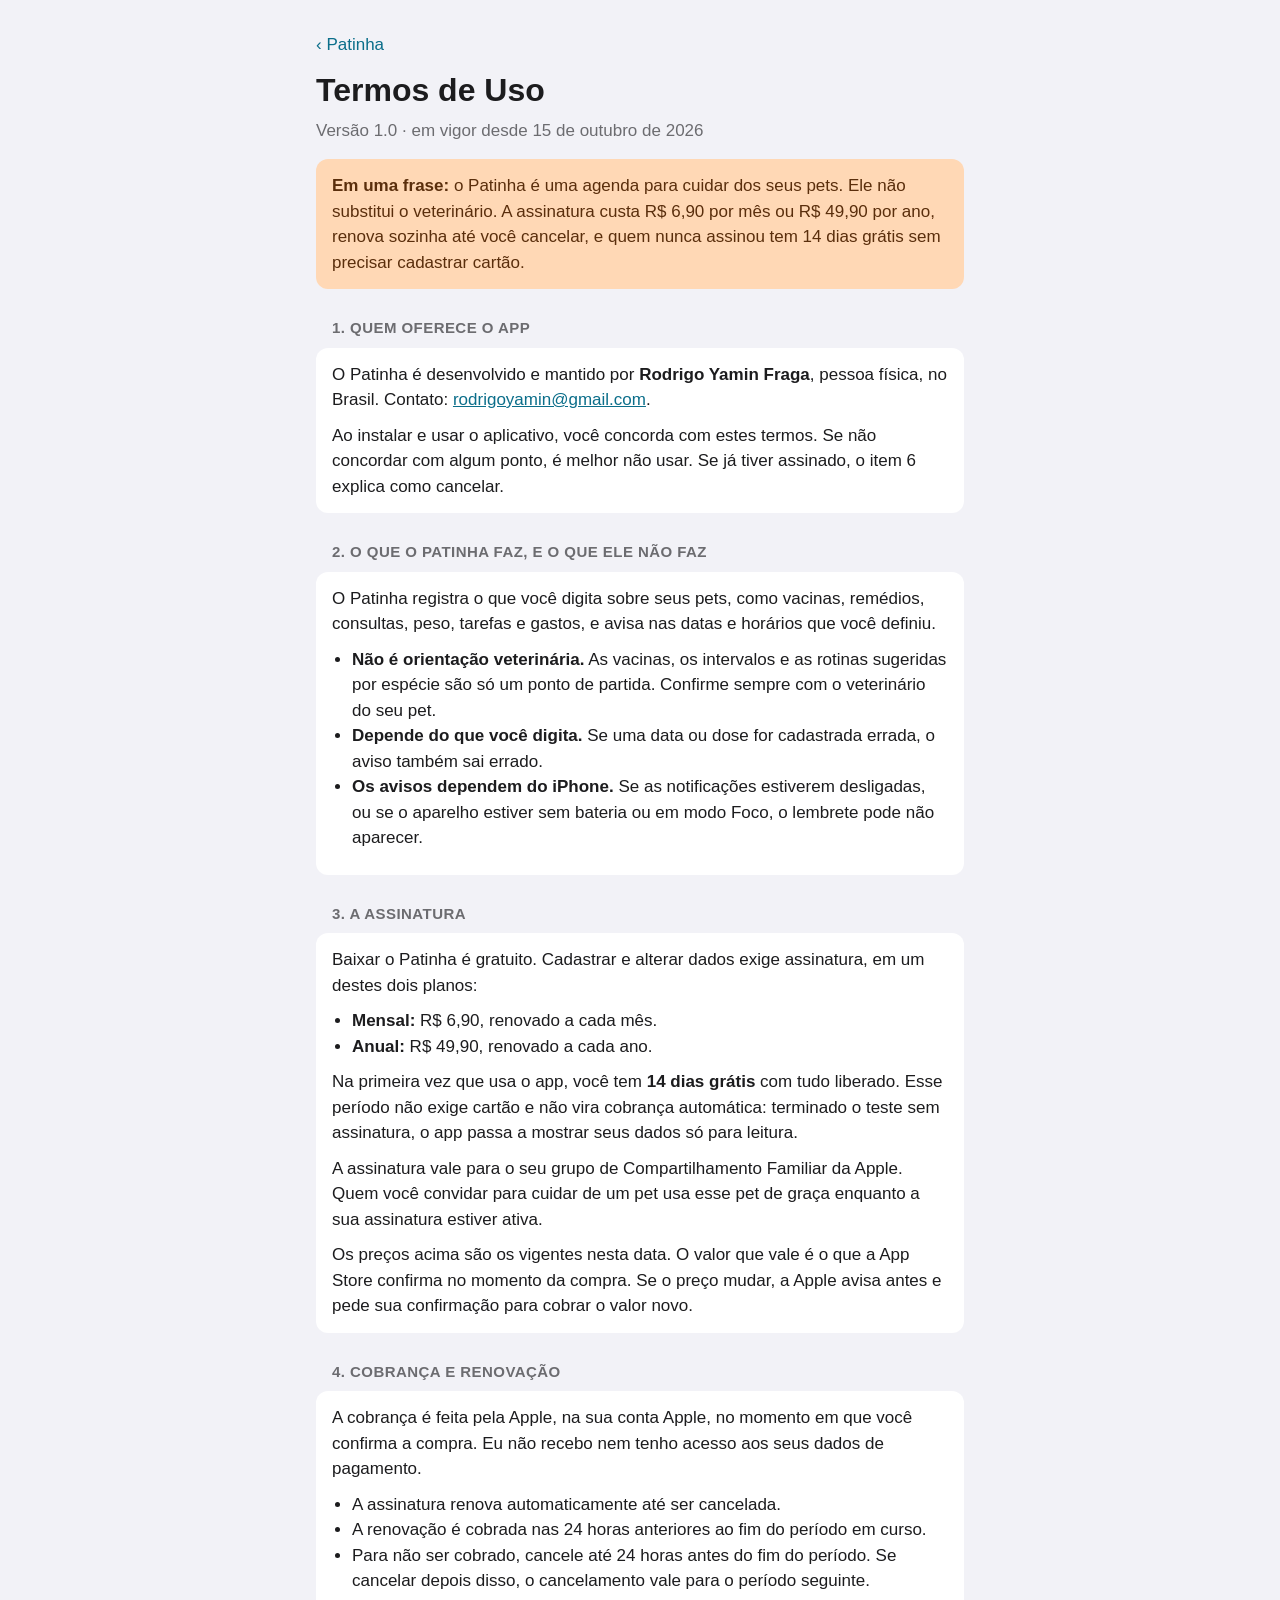
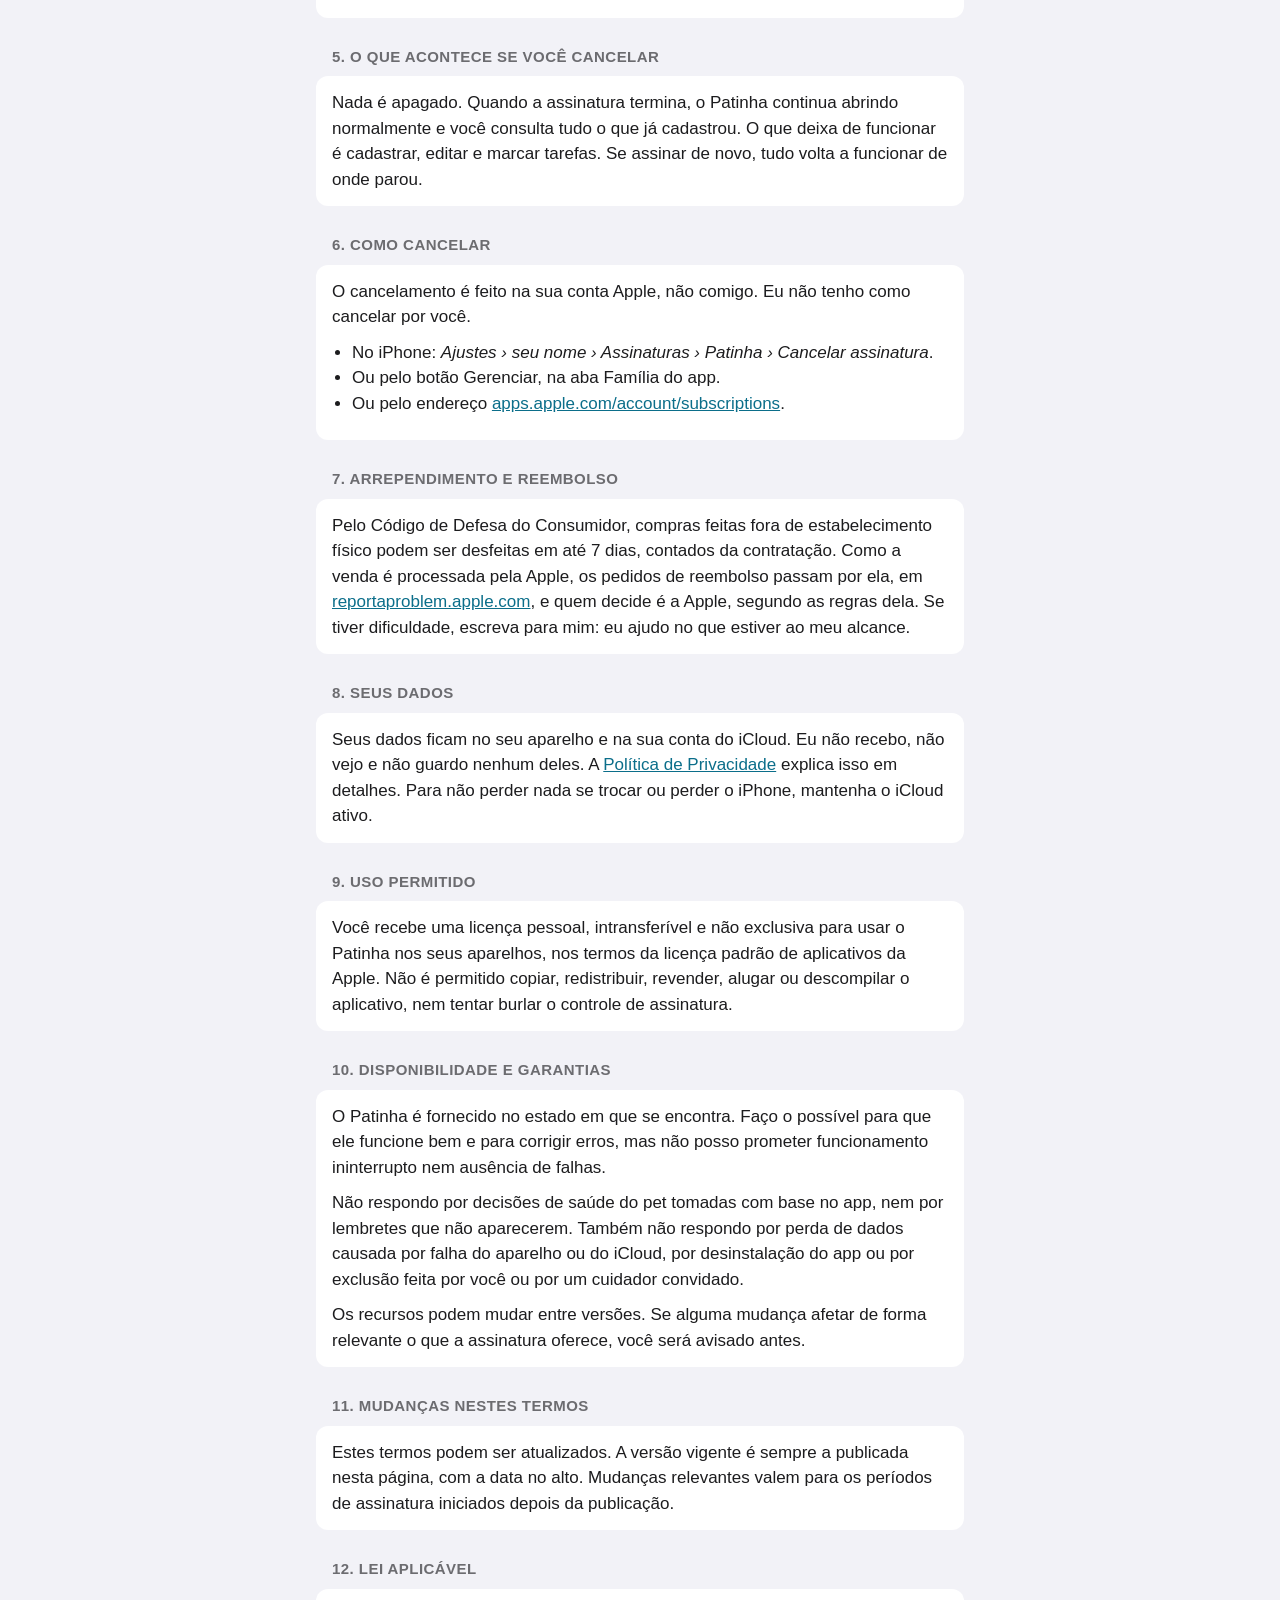
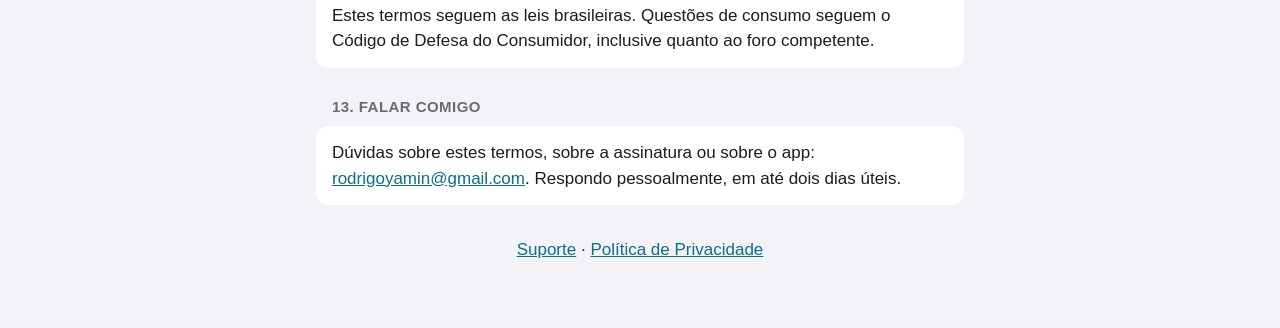
==== termos.html @ c1734be1 "Add files via upload" ====
<!doctype html>
<html lang="pt-BR">
<head>
<meta charset="utf-8">
<meta name="viewport" content="width=device-width,initial-scale=1">
<title>Termos de Uso · Patinha</title>
<link rel="stylesheet" href="estilo.css">
</head>
<body>
<main>
<a class="voltar" href="index.html">‹ Patinha</a>
<h1>Termos de Uso</h1>
<p class="data">Versão 1.0 · em vigor desde 15 de outubro de 2026</p>

<div class="cartao destaque">
<p><strong>Em uma frase:</strong> o Patinha é uma agenda para cuidar dos seus pets. Ele não substitui o veterinário. A assinatura custa R$ 6,90 por mês ou R$ 49,90 por ano, renova sozinha até você cancelar, e quem nunca assinou tem 14 dias grátis sem precisar cadastrar cartão.</p>
</div>

<h2>1. Quem oferece o app</h2>
<div class="cartao">
<p>O Patinha é desenvolvido e mantido por <strong>Rodrigo Yamin Fraga</strong>, pessoa física, no Brasil. Contato: <a href="mailto:rodrigoyamin@gmail.com">rodrigoyamin@gmail.com</a>.</p>
<p>Ao instalar e usar o aplicativo, você concorda com estes termos. Se não concordar com algum ponto, é melhor não usar. Se já tiver assinado, o item 6 explica como cancelar.</p>
</div>

<h2>2. O que o Patinha faz, e o que ele não faz</h2>
<div class="cartao">
<p>O Patinha registra o que você digita sobre seus pets, como vacinas, remédios, consultas, peso, tarefas e gastos, e avisa nas datas e horários que você definiu.</p>
<ul>
<li><strong>Não é orientação veterinária.</strong> As vacinas, os intervalos e as rotinas sugeridas por espécie são só um ponto de partida. Confirme sempre com o veterinário do seu pet.</li>
<li><strong>Depende do que você digita.</strong> Se uma data ou dose for cadastrada errada, o aviso também sai errado.</li>
<li><strong>Os avisos dependem do iPhone.</strong> Se as notificações estiverem desligadas, ou se o aparelho estiver sem bateria ou em modo Foco, o lembrete pode não aparecer.</li>
</ul>
</div>

<h2>3. A assinatura</h2>
<div class="cartao">
<p>Baixar o Patinha é gratuito. Cadastrar e alterar dados exige assinatura, em um destes dois planos:</p>
<ul>
<li><strong>Mensal:</strong> R$ 6,90, renovado a cada mês.</li>
<li><strong>Anual:</strong> R$ 49,90, renovado a cada ano.</li>
</ul>
<p>Na primeira vez que usa o app, você tem <strong>14 dias grátis</strong> com tudo liberado. Esse período não exige cartão e não vira cobrança automática: terminado o teste sem assinatura, o app passa a mostrar seus dados só para leitura.</p>
<p>A assinatura vale para o seu grupo de Compartilhamento Familiar da Apple. Quem você convidar para cuidar de um pet usa esse pet de graça enquanto a sua assinatura estiver ativa.</p>
<p>Os preços acima são os vigentes nesta data. O valor que vale é o que a App Store confirma no momento da compra. Se o preço mudar, a Apple avisa antes e pede sua confirmação para cobrar o valor novo.</p>
</div>

<h2>4. Cobrança e renovação</h2>
<div class="cartao">
<p>A cobrança é feita pela Apple, na sua conta Apple, no momento em que você confirma a compra. Eu não recebo nem tenho acesso aos seus dados de pagamento.</p>
<ul>
<li>A assinatura renova automaticamente até ser cancelada.</li>
<li>A renovação é cobrada nas 24 horas anteriores ao fim do período em curso.</li>
<li>Para não ser cobrado, cancele até 24 horas antes do fim do período. Se cancelar depois disso, o cancelamento vale para o período seguinte.</li>
</ul>
</div>

<h2>5. O que acontece se você cancelar</h2>
<div class="cartao">
<p>Nada é apagado. Quando a assinatura termina, o Patinha continua abrindo normalmente e você consulta tudo o que já cadastrou. O que deixa de funcionar é cadastrar, editar e marcar tarefas. Se assinar de novo, tudo volta a funcionar de onde parou.</p>
</div>

<h2>6. Como cancelar</h2>
<div class="cartao">
<p>O cancelamento é feito na sua conta Apple, não comigo. Eu não tenho como cancelar por você.</p>
<ul>
<li>No iPhone: <em>Ajustes › seu nome › Assinaturas › Patinha › Cancelar assinatura</em>.</li>
<li>Ou pelo botão Gerenciar, na aba Família do app.</li>
<li>Ou pelo endereço <a href="https://apps.apple.com/account/subscriptions">apps.apple.com/account/subscriptions</a>.</li>
</ul>
</div>

<h2>7. Arrependimento e reembolso</h2>
<div class="cartao">
<p>Pelo Código de Defesa do Consumidor, compras feitas fora de estabelecimento físico podem ser desfeitas em até 7 dias, contados da contratação. Como a venda é processada pela Apple, os pedidos de reembolso passam por ela, em <a href="https://reportaproblem.apple.com">reportaproblem.apple.com</a>, e quem decide é a Apple, segundo as regras dela. Se tiver dificuldade, escreva para mim: eu ajudo no que estiver ao meu alcance.</p>
</div>

<h2>8. Seus dados</h2>
<div class="cartao">
<p>Seus dados ficam no seu aparelho e na sua conta do iCloud. Eu não recebo, não vejo e não guardo nenhum deles. A <a href="privacidade.html">Política de Privacidade</a> explica isso em detalhes. Para não perder nada se trocar ou perder o iPhone, mantenha o iCloud ativo.</p>
</div>

<h2>9. Uso permitido</h2>
<div class="cartao">
<p>Você recebe uma licença pessoal, intransferível e não exclusiva para usar o Patinha nos seus aparelhos, nos termos da licença padrão de aplicativos da Apple. Não é permitido copiar, redistribuir, revender, alugar ou descompilar o aplicativo, nem tentar burlar o controle de assinatura.</p>
</div>

<h2>10. Disponibilidade e garantias</h2>
<div class="cartao">
<p>O Patinha é fornecido no estado em que se encontra. Faço o possível para que ele funcione bem e para corrigir erros, mas não posso prometer funcionamento ininterrupto nem ausência de falhas.</p>
<p>Não respondo por decisões de saúde do pet tomadas com base no app, nem por lembretes que não aparecerem. Também não respondo por perda de dados causada por falha do aparelho ou do iCloud, por desinstalação do app ou por exclusão feita por você ou por um cuidador convidado.</p>
<p>Os recursos podem mudar entre versões. Se alguma mudança afetar de forma relevante o que a assinatura oferece, você será avisado antes.</p>
</div>

<h2>11. Mudanças nestes termos</h2>
<div class="cartao">
<p>Estes termos podem ser atualizados. A versão vigente é sempre a publicada nesta página, com a data no alto. Mudanças relevantes valem para os períodos de assinatura iniciados depois da publicação.</p>
</div>

<h2>12. Lei aplicável</h2>
<div class="cartao">
<p>Estes termos seguem as leis brasileiras. Questões de consumo seguem o Código de Defesa do Consumidor, inclusive quanto ao foro competente.</p>
</div>

<h2>13. Falar comigo</h2>
<div class="cartao">
<p>Dúvidas sobre estes termos, sobre a assinatura ou sobre o app: <a href="mailto:rodrigoyamin@gmail.com">rodrigoyamin@gmail.com</a>. Respondo pessoalmente, em até dois dias úteis.</p>
</div>

<p class="rodape"><a href="index.html">Suporte</a> · <a href="privacidade.html">Política de Privacidade</a></p>
</main>
</body>
</html>
---- estilo.css ----
:root{--bg:#F2F2F7;--card:#fff;--tx:#1c1c1e;--sub:#6c6c70;--acao:#0B6E8A;--pessego:#FFD8B5}
@media (prefers-color-scheme:dark){:root{--bg:#000;--card:#1c1c1e;--tx:#f2f2f7;--sub:#a1a1a6;--acao:#4FB3CF}}
*{box-sizing:border-box}
body{margin:0;background:var(--bg);color:var(--tx);font:17px/1.5 -apple-system,BlinkMacSystemFont,"Helvetica Neue",sans-serif}
main{max-width:680px;margin:0 auto;padding:32px 16px 48px}
h1,h2{font-family:ui-rounded,"SF Pro Rounded",-apple-system,sans-serif}
h1{font-size:32px;margin:8px 0 4px}
h2{font-size:15px;text-transform:uppercase;letter-spacing:.03em;color:var(--sub);font-weight:600;margin:28px 0 8px 16px}
.cartao{background:var(--card);border-radius:12px;padding:14px 16px}
.cartao p{margin:0 0 10px}.cartao p:last-child{margin:0}
.cartao ul{margin:0 0 10px;padding-left:20px}
.destaque{background:var(--pessego);color:#5a2e0c;margin-top:16px}
a{color:var(--acao)}
.voltar{text-decoration:none;font-size:17px}
.data,.sub{color:var(--sub);margin:0}
.topo{text-align:center;margin-bottom:8px}
.topo img{border-radius:22px;box-shadow:0 4px 14px rgba(0,0,0,.15)}
.rodape{text-align:center;margin-top:32px}
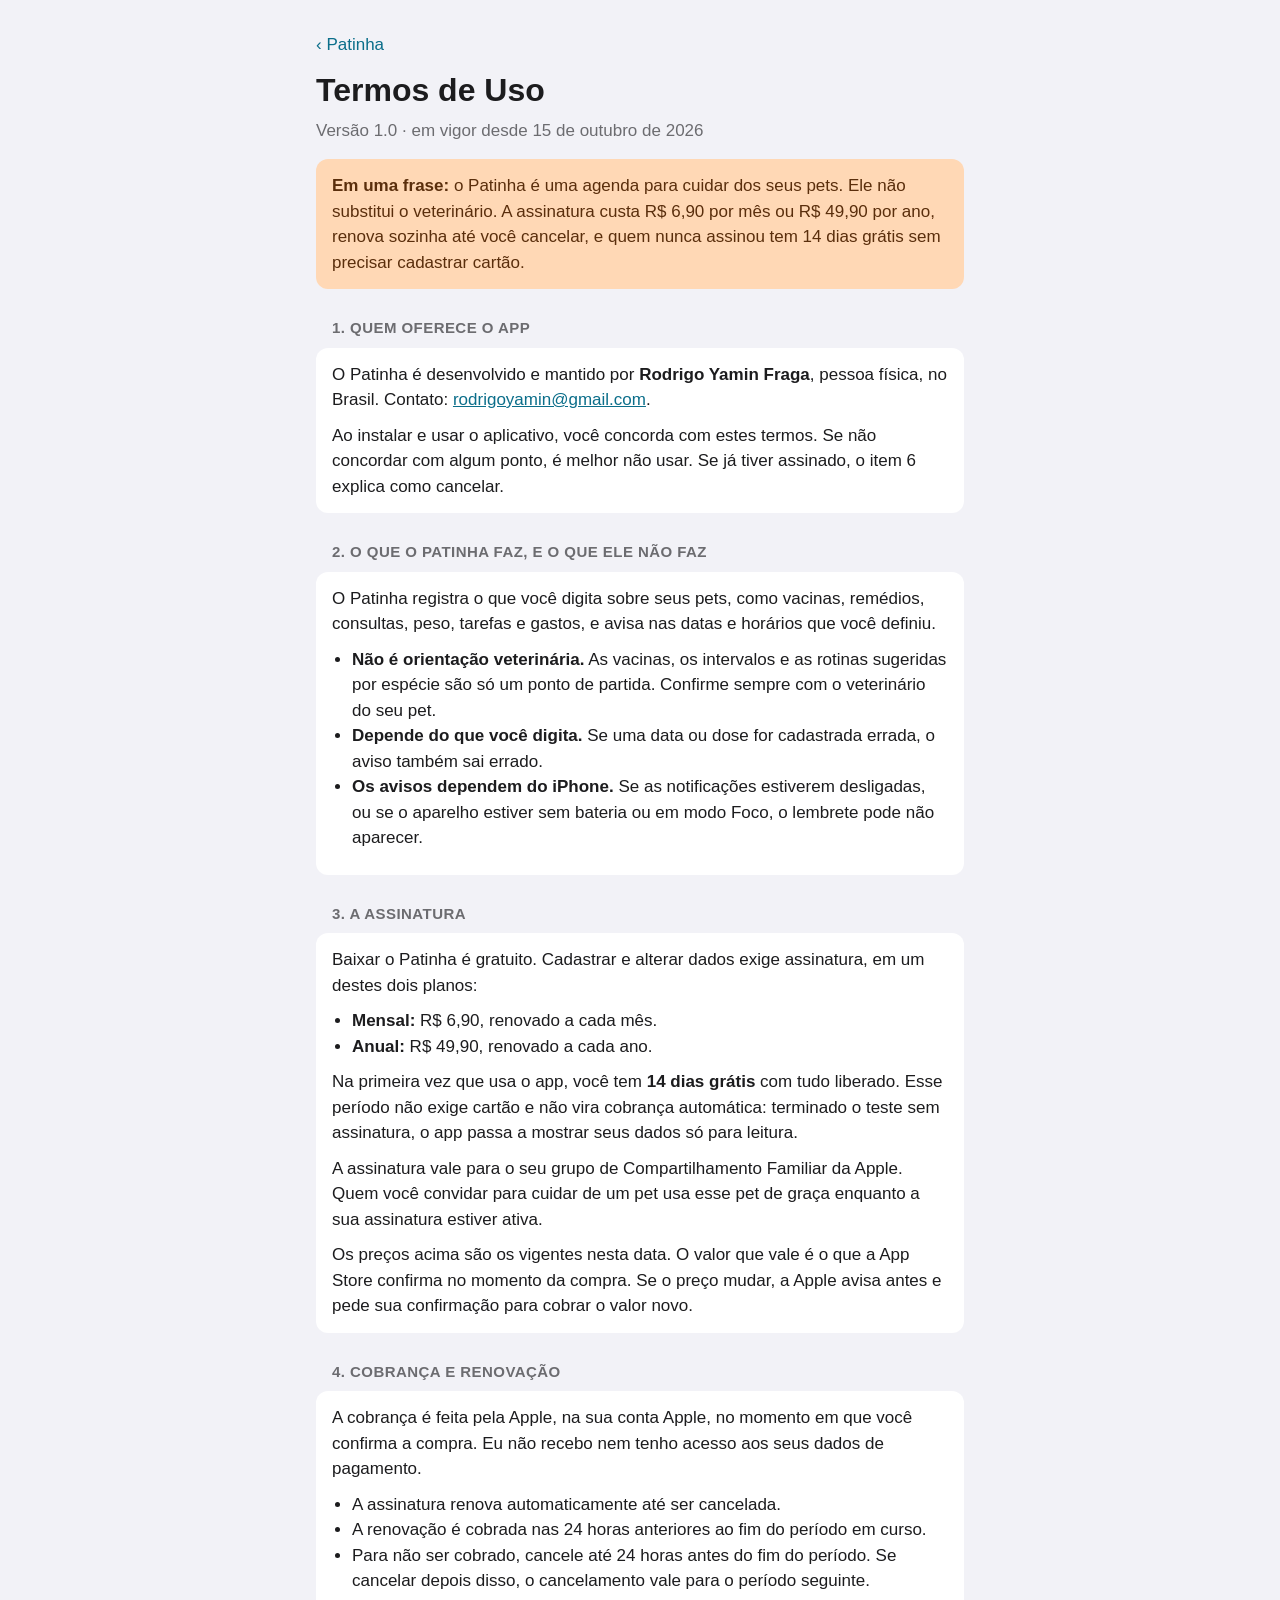
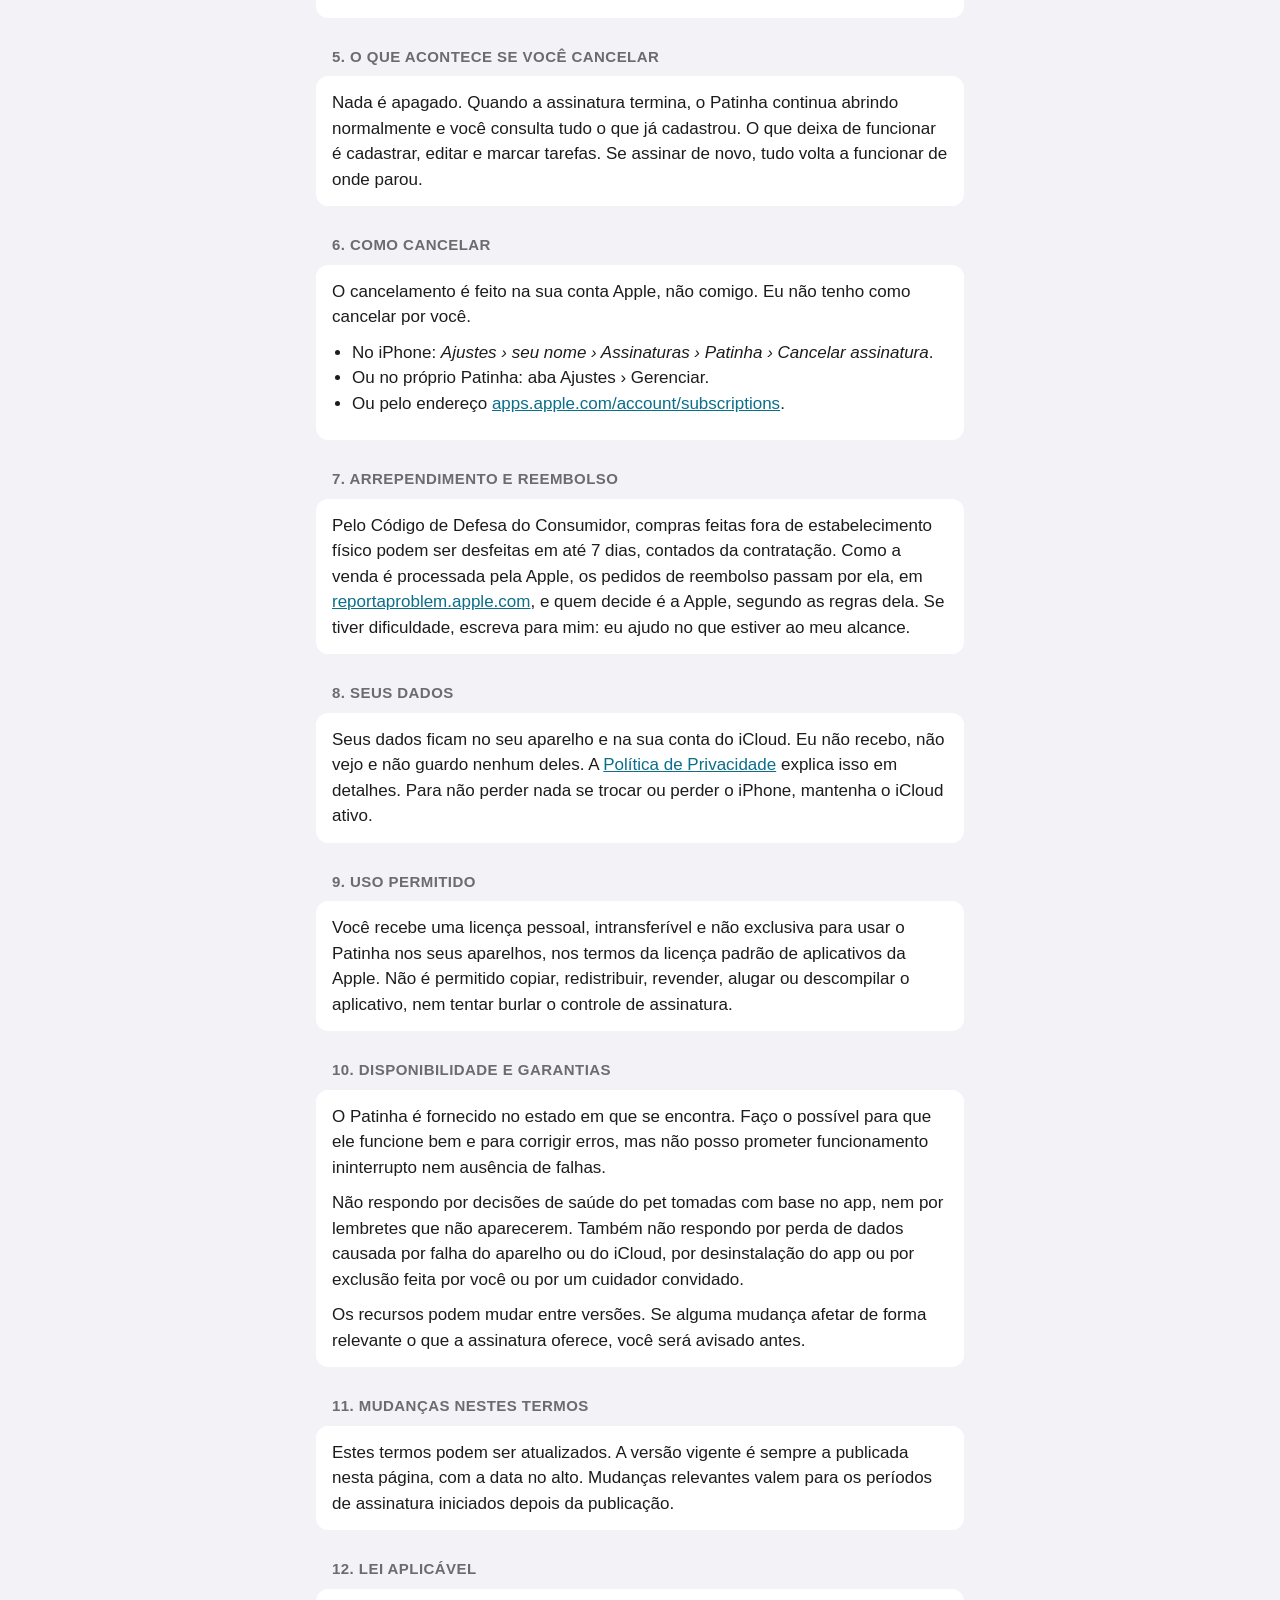
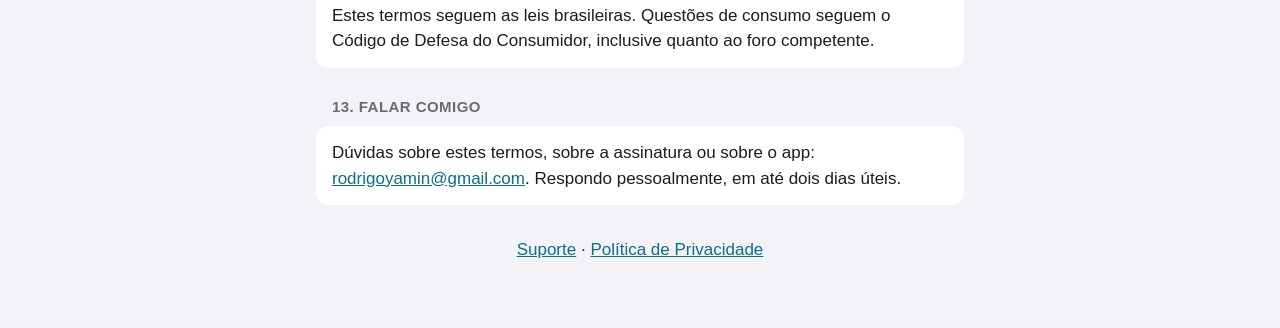
==== commit cd148d64: "Add files via upload" ====
--- a/termos.html
+++ b/termos.html
@@ -64,7 +64,7 @@
 <p>O cancelamento é feito na sua conta Apple, não comigo. Eu não tenho como cancelar por você.</p>
 <ul>
 <li>No iPhone: <em>Ajustes › seu nome › Assinaturas › Patinha › Cancelar assinatura</em>.</li>
-<li>Ou pelo botão Gerenciar, na aba Família do app.</li>
+<li>Ou no próprio Patinha: aba Ajustes › Gerenciar.</li>
 <li>Ou pelo endereço <a href="https://apps.apple.com/account/subscriptions">apps.apple.com/account/subscriptions</a>.</li>
 </ul>
 </div>
